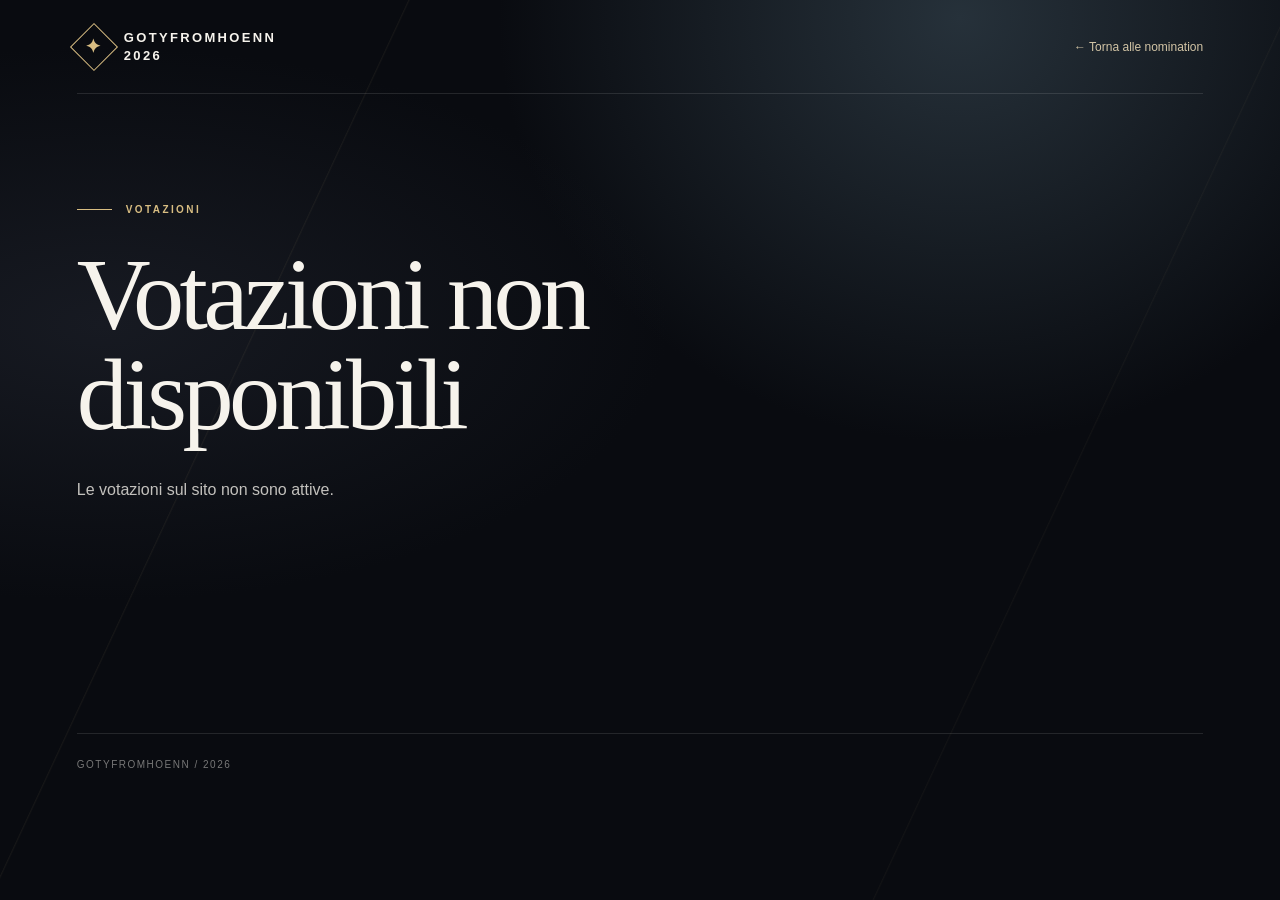
==== vote.html @ ce9210b5 "Prepare Twitch voting with Supabase" ====
﻿<!doctype html>
<html lang="it"><head><meta charset="utf-8"><meta name="viewport" content="width=device-width, initial-scale=1"><meta name="theme-color" content="#090b10"><title>Vota - GOTYFROMHOENN</title><link rel="stylesheet" href="style.css?v=10"></head><body><main id="vote-app"><div class="loading">GOTYFROMHOENN <span>Caricamento in corso</span></div></main><script src="vendor/supabase.min.js"></script><script type="module" src="vote.js?v=1"></script></body></html>
---- style.css ----
:root{color-scheme:dark;--bg:#090b10;--gold:#d8bd82;--pale:#f3e6c9;--muted:#a8a6a4;--line:#554b3a}*{box-sizing:border-box}html{scroll-behavior:smooth}body{margin:0;background:var(--bg);color:#f6f3ec;font-family:Arial,Helvetica,sans-serif}button,a,select{font:inherit}button,a{cursor:pointer}a{color:inherit;text-decoration:none}button:focus-visible,a:focus-visible,select:focus-visible{outline:2px solid #f4d99a;outline-offset:4px}.loading{height:100vh;display:grid;place-content:center;text-align:center;letter-spacing:.3em}.loading span{margin-top:20px;color:var(--muted);font-size:11px;letter-spacing:.1em}.shell{position:relative;overflow:hidden;background:radial-gradient(ellipse at 75% 2%,#26313a 0,transparent 34%),radial-gradient(ellipse at 8% 36%,#171a22 0,transparent 34%),#090b10}.shell:before,.stage:before{content:"";position:absolute;inset:0;pointer-events:none;background:linear-gradient(115deg,transparent 24%,#d6bd8010 24.05%,transparent 24.15%),linear-gradient(115deg,transparent 76%,#d6bd800b 76.05%,transparent 76.15%)}.wrap{width:min(1350px,88%);margin:auto}.topbar{height:94px;display:flex;align-items:center;justify-content:space-between;border-bottom:1px solid #ffffff1c;position:relative;z-index:1}.brand{display:flex;align-items:center;gap:13px;font-weight:800;letter-spacing:.18em;font-size:13px;line-height:1.35}.brand-mark{width:34px;height:34px;border:1px solid var(--gold);transform:rotate(45deg);display:grid;place-items:center;color:var(--gold)}.brand-mark span{transform:rotate(-45deg);font-family:Georgia;font-size:19px}.brand img{max-width:110px;max-height:48px;object-fit:contain}.top-right{display:flex;align-items:center;gap:30px}.top-note,.eyebrow,.section-number,.label{color:var(--gold);font-size:10px;font-weight:700;letter-spacing:.24em;text-transform:uppercase}.button{display:inline-flex;min-height:48px;align-items:center;justify-content:center;gap:20px;padding:0 23px;background:var(--gold);color:#11120f;border:1px solid var(--gold);font-size:11px;letter-spacing:.15em;font-weight:800;text-transform:uppercase;transition:background .2s,color .2s}.button:hover{background:#f3dfae}.button.outline{background:transparent;color:var(--pale)}.button.outline:hover{background:#d8bd821c}.hero{min-height:550px;display:flex;flex-direction:column;justify-content:center;position:relative;padding:100px 0 110px}.hero:after{content:'✦';position:absolute;right:8%;top:16%;font-family:Georgia;font-size:340px;line-height:1;color:#d8bd820b;text-shadow:0 0 90px #d8bd8211}.hero>*{position:relative;z-index:1}.eyebrow{display:flex;align-items:center;gap:14px}.eyebrow:before{content:'';width:35px;height:1px;background:var(--gold)}h1,h2,h3,p{margin:0}.hero h1,.stage-title{font-family:Georgia,'Times New Roman',serif;font-weight:400;letter-spacing:-.045em;line-height:.95}.hero h1{font-size:clamp(68px,10vw,145px);margin:28px 0}.hero h1 em,.stage-title em{color:var(--gold);font-weight:400}.hero p{max-width:520px;color:#c3c1bd;font-size:16px;line-height:1.8}.hero-bottom{display:flex;align-items:center;gap:22px;margin-top:35px}.hero-bottom span{color:#aaa;font-size:11px;letter-spacing:.1em}.section-heading{display:flex;justify-content:space-between;align-items:end;gap:20px;border-bottom:1px solid var(--line);padding-bottom:25px}.section-heading h2{font:400 clamp(38px,5vw,64px) Georgia,serif;letter-spacing:-.04em}.section-heading p{color:#aaa;font-size:13px}.category-nav{display:flex;gap:8px;flex-wrap:wrap;padding:24px 0 55px}.category-nav a{border:1px solid #ffffff22;padding:12px 16px;font-size:11px;letter-spacing:.07em;color:#d4d0c8;transition:border-color .2s,color .2s}.category-nav a:hover{border-color:var(--gold);color:var(--gold)}.category{padding:58px 0 78px;border-top:1px solid #ffffff1a;scroll-margin-top:20px}.category-head{display:flex;align-items:end;justify-content:space-between;gap:20px;margin-bottom:28px}.category-head h2{font:400 clamp(32px,4vw,54px) Georgia,serif;letter-spacing:-.035em;margin-top:12px}.category-head p{color:#aaa;font-size:13px;margin-top:10px}.count{font-size:11px;color:#aaa;letter-spacing:.12em;white-space:nowrap}.public-grid{display:grid;grid-template-columns:repeat(4,minmax(0,1fr));gap:18px}.public-card{min-width:0}.art{position:relative;aspect-ratio:4/5;overflow:hidden;background:linear-gradient(135deg,#26303b,#13121a 70%);border:1px solid #ffffff18}.art:after{content:'';position:absolute;inset:0;background:linear-gradient(transparent 35%,#08090ce6)}.art img{width:100%;height:100%;object-fit:cover;display:block}.public-card .card-info{padding:17px 0}.card-info h3{font-size:17px;line-height:1.2;overflow-wrap:anywhere}.card-info p{font-size:12px;color:#aaa;margin-top:7px;line-height:1.4}.card-index{position:absolute;top:17px;left:17px;z-index:1;color:#e8d4a7;font-size:10px;letter-spacing:.15em}.closing{border-top:1px solid var(--line);padding:110px 0;text-align:center}.closing .eyebrow{justify-content:center}.closing h2{font:400 clamp(42px,6vw,76px) Georgia,serif;letter-spacing:-.04em;margin:25px 0 16px}.closing p{color:#b9b7b2;margin-bottom:30px;line-height:1.7}.footer{border-top:1px solid #ffffff1c;padding:25px 0 35px;display:flex;justify-content:space-between;color:#777;font-size:10px;letter-spacing:.15em;text-transform:uppercase}.floating-vote{display:none}.disabled-message{min-height:75vh;display:grid;place-content:center;text-align:center;padding:30px}.disabled-message h1{font:48px Georgia;margin:20px 0}.disabled-message p{color:#aaa}.stage{height:100vh;height:100dvh;overflow:hidden;position:relative;background:radial-gradient(ellipse at 50% 40%,#202a32 0,#10141d 35%,#080a10 75%);user-select:none}.stage:after{content:'';position:absolute;inset:2.5%;border:1px solid #d8bd8222;pointer-events:none}.stage-inner{position:relative;z-index:1;height:100%;padding:5vh 6vw;display:flex;flex-direction:column}.stage-top{display:flex;align-items:center;justify-content:space-between}.stage-top .brand{font-size:clamp(9px,.8vw,15px)}.stage-meta{color:#c7b78e;font-size:clamp(9px,.65vw,13px);letter-spacing:.22em;text-transform:uppercase}.stage-center{flex:1;display:flex;flex-direction:column;align-items:center;justify-content:center;text-align:center}.stage-center .eyebrow{justify-content:center}.stage-title{font-size:clamp(55px,8vw,155px);max-width:90%;margin:3vh 0}.stage-center .description{color:#c2c1bf;font-size:clamp(14px,1.2vw,23px);line-height:1.5;max-width:700px}.stage-bottom{display:flex;justify-content:space-between;align-items:center;color:#9c927d;font-size:clamp(9px,.65vw,13px);letter-spacing:.2em;text-transform:uppercase}.stage-heading{margin:3vh 0 2vh}.stage-heading .eyebrow{font-size:clamp(9px,.65vw,13px)}.stage-heading h1{font:400 clamp(30px,3.5vw,68px) Georgia,serif;letter-spacing:-.035em;margin-top:1vh}.reveal-grid{flex:1;min-height:0;display:grid;gap:clamp(8px,1vw,20px);grid-template-columns:repeat(var(--cols),minmax(0,1fr));grid-template-rows:repeat(var(--rows),minmax(0,1fr));margin-bottom:3vh}.nominee{position:relative;min-width:0;min-height:0;overflow:hidden;border:1px solid #b9a47835;background:linear-gradient(140deg,#181d28,#0d1017);isolation:isolate}.nominee:before{content:'';position:absolute;inset:12px;border:1px solid #c8ad7030;z-index:2;pointer-events:none}.nominee.hidden:after{content:'✦';position:absolute;inset:0;display:grid;place-items:center;color:#d8bd8250;font:clamp(28px,4vw,76px) Georgia;background:radial-gradient(circle,#8a74451e,transparent 55%)}.nominee img{width:100%;height:100%;object-fit:cover;display:block}.nominee .shade{position:absolute;inset:0;background:linear-gradient(transparent 25%,#08090cf2)}.nominee .card-info{position:absolute;bottom:0;left:0;right:0;padding:clamp(10px,1.4vw,28px);z-index:1}.nominee .card-info h3{font-size:clamp(14px,1.35vw,26px);line-height:1.12}.nominee .card-info p{font-size:clamp(10px,.72vw,14px)}.vote-end{display:flex;gap:35px;align-items:center;margin-top:4vh}.qr{width:clamp(110px,10vw,190px);padding:8px;background:white}.qr img{display:block;width:100%}.vote-copy{text-align:left;color:#ccc;max-width:210px;font-size:13px;line-height:1.5}.vote-copy .button{margin-top:15px}.presenter{position:fixed;z-index:10;right:20px;bottom:20px;width:min(350px,calc(100vw - 40px));padding:20px;background:#10131af2;border:1px solid #bca775;box-shadow:0 10px 50px #000b;font-size:12px;user-select:auto}.presenter[hidden]{display:none}.presenter h2{font-size:12px;letter-spacing:.16em;color:var(--gold);text-transform:uppercase}.presenter p{margin:12px 0;color:#d1cec7;line-height:1.5}.presenter select,.presenter button{width:100%;background:#242832;color:#fff;border:1px solid #ffffff35;padding:10px;margin-top:8px}.presenter .controls-row{display:flex;gap:8px}.presenter small{display:block;color:#a9a7a1;line-height:1.6;margin-top:12px}.error{padding:3rem;line-height:1.6}.error code{color:var(--gold)}@media(max-width:700px){.wrap{width:88%}.topbar{height:75px}.top-note{display:none}.top-right .button{min-height:42px;padding:0 13px}.hero{min-height:480px;padding:80px 0}.hero:after{font-size:200px;right:-5%;top:24%}.hero h1{font-size:clamp(59px,15vw,90px)}.section-heading{align-items:start;flex-direction:column}.public-grid{grid-template-columns:repeat(2,minmax(0,1fr));gap:14px}.category{padding:45px 0}.category-head{align-items:start}.category-head h2{font-size:32px}.count{font-size:9px}.closing{padding:80px 0 100px}.footer{padding-bottom:90px}.floating-vote{display:flex;position:fixed;z-index:5;bottom:max(16px,env(safe-area-inset-bottom));right:16px;box-shadow:0 5px 25px #0009}.stage-inner{padding:5vh 5vw}.stage-top .brand-mark{display:none}.stage-heading{margin:2vh 0}.reveal-grid{gap:5px}.nominee:before{inset:4px}.nominee .card-info{padding:6px}.nominee .card-info h3{font-size:clamp(10px,2vw,15px)}.nominee .card-info p{font-size:9px}.stage-bottom{font-size:8px}.vote-end{gap:15px}.vote-copy{font-size:11px}}@media(prefers-reduced-motion:reduce){*,*:before,*:after{scroll-behavior:auto!important;animation-duration:.01ms!important;animation-delay:0ms!important;transition-duration:.01ms!important}}

.nominee.hidden.ready{cursor:pointer}.nominee.hidden.ready:hover{border-color:#d8bd82;box-shadow:inset 0 0 35px #d8bd8220}.stage-heading h1.long-category{font-size:clamp(22px,2.2vw,43px);line-height:1.1;max-width:95%}.stage-title.event-title{font-size:clamp(45px,7.5vw,140px)}


.stage-title.long-title{font-size:clamp(32px,4.2vw,80px);line-height:1.08;overflow-wrap:anywhere}

.public-names{display:grid;grid-template-columns:repeat(4,minmax(0,1fr));border-top:1px solid #ffffff20}.public-name{display:flex;gap:14px;align-items:center;padding:17px 12px;border-bottom:1px solid #ffffff20;min-width:0}.public-name span{font-size:10px;color:var(--gold);letter-spacing:.12em}.public-name strong{font-size:14px;overflow-wrap:anywhere}.names-grid{gap:7px 20px}.nominee.name-item{background:#151923;border-color:#d8bd822b}.nominee.name-item:before{display:none}.nominee.name-item .card-info{position:static;height:100%;display:flex;align-items:center;padding:4px 18px}.nominee.name-item .card-info h3{font-size:clamp(12px,1.1vw,21px)}.nominee.name-item.hidden:after{font-size:clamp(14px,1.2vw,22px);justify-content:start;padding-left:20px;background:transparent}@media(max-width:700px){.public-names{grid-template-columns:repeat(2,minmax(0,1fr))}.public-name{padding:14px 6px}.nominee.name-item .card-info{padding:3px 8px}.nominee.name-item .card-info h3{font-size:clamp(10px,2vw,14px)}.nominee.name-item.hidden:after{padding-left:8px}}


.art img.image-contain,.nominee img.image-contain{object-fit:contain;padding:8%;background:#090b10}

/* Keep the Deltarune logo inside wide presentation cards. */
.stage .nominee img[src$="/steam-1671210.jpg"]{object-position:center 12%}
.ballot-shell{min-height:100vh}.ballot-back{font-size:12px;color:#d3c5a6}.ballot-back:hover{color:#fff}.ballot-intro{padding:110px 0 130px;max-width:850px}.ballot-intro-small{padding:80px 0 50px}.ballot-intro h1{font:400 clamp(58px,8vw,110px)/.98 Georgia,serif;letter-spacing:-.045em;margin:30px 0}.ballot-intro h1 em{color:var(--gold);font-weight:400}.ballot-intro p{max-width:600px;color:#c3c1bd;line-height:1.7;margin:0 0 30px}.ballot-intro .ballot-note{font-size:12px;color:#aaa;margin-top:22px}.ballot-account{display:flex;align-items:center;gap:18px;flex-wrap:wrap;font-size:12px;color:#c5c1b6}.ballot-account button{border:1px solid #ffffff38;padding:9px 16px;background:transparent;color:#eee}.ballot-account button:hover{border-color:var(--gold)}.ballot-note{color:#bcb8ac;font-size:13px;line-height:1.5}.ballot-category{border:0;border-top:1px solid #ffffff25;margin:40px 0;padding:30px 0 10px;min-width:0}.ballot-category legend{padding:0 25px 0 0;max-width:100%}.ballot-category legend strong{display:block;font:400 clamp(28px,3vw,44px)/1.1 Georgia,serif;letter-spacing:-.03em;margin-top:12px;overflow-wrap:anywhere}.ballot-options{display:grid;grid-template-columns:repeat(2,minmax(0,1fr));gap:9px;margin-top:18px}.ballot-option{display:flex;align-items:center;gap:13px;min-height:52px;padding:12px 15px;border:1px solid #ffffff21;background:#ffffff06;cursor:pointer;line-height:1.35;font-size:14px;overflow-wrap:anywhere}.ballot-option:hover{border-color:#d8bd8280}.ballot-option:has(input:checked){border-color:var(--gold);background:#d8bd821a}.ballot-option input{accent-color:#d8bd82;width:17px;height:17px;flex:none}.ballot-option:has(input:focus-visible){outline:2px solid #f4d99a;outline-offset:3px}.ballot-category:disabled .ballot-option{cursor:default;color:#a5a29c}.ballot-category:disabled .ballot-option:has(input:checked){color:#f6f3ec}.ballot-voted{color:var(--gold);font-size:12px;letter-spacing:.08em;text-transform:uppercase}.ballot-submit{position:sticky;bottom:0;z-index:3;display:flex;align-items:center;gap:20px;flex-wrap:wrap;padding:18px 0 25px;background:linear-gradient(transparent,#090b10 16%)}.ballot-submit button:disabled,.ballot-intro button:disabled{opacity:.55;cursor:wait}.ballot-status{color:#e8d9b9;font-size:13px;line-height:1.5;margin:0}.ballot-shell .footer{margin-top:70px}@media(max-width:700px){.ballot-intro{padding:75px 0 85px}.ballot-intro-small{padding:65px 0 40px}.ballot-intro h1{font-size:clamp(54px,13vw,80px)}.ballot-options{grid-template-columns:1fr}.ballot-category{margin:35px 0}.ballot-submit{padding-bottom:max(18px,env(safe-area-inset-bottom))}.ballot-back{font-size:10px}}
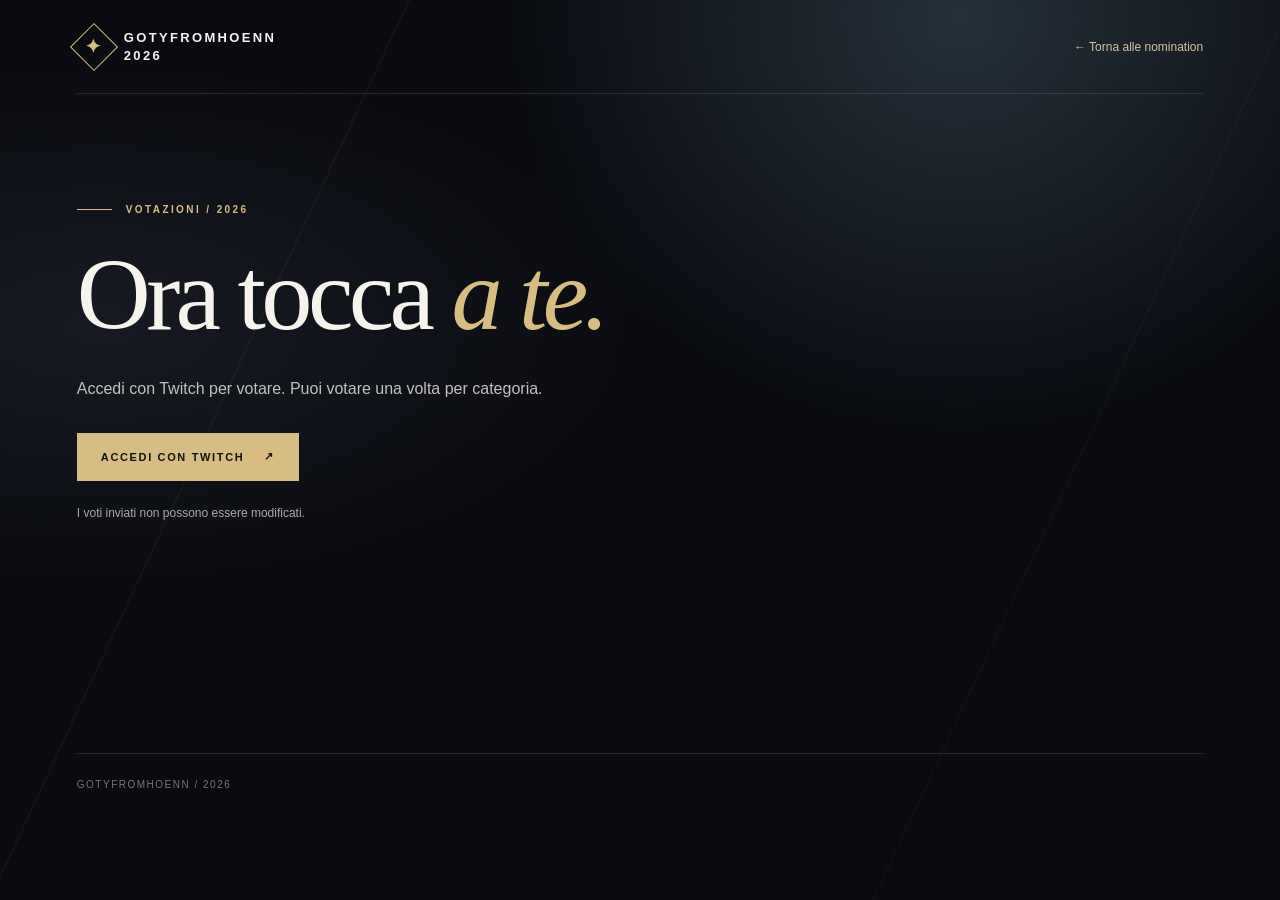
==== commit 026c98bc: "Enable Twitch voting with nominee cards" ====
--- a/vote.html
+++ b/vote.html
@@ -1,2 +1,2 @@
-﻿<!doctype html>
-<html lang="it"><head><meta charset="utf-8"><meta name="viewport" content="width=device-width, initial-scale=1"><meta name="theme-color" content="#090b10"><title>Vota - GOTYFROMHOENN</title><link rel="stylesheet" href="style.css?v=10"></head><body><main id="vote-app"><div class="loading">GOTYFROMHOENN <span>Caricamento in corso</span></div></main><script src="vendor/supabase.min.js"></script><script type="module" src="vote.js?v=1"></script></body></html>
+<!doctype html>
+<html lang="it"><head><meta charset="utf-8"><meta name="viewport" content="width=device-width, initial-scale=1"><meta name="theme-color" content="#090b10"><title>Vota - GOTYFROMHOENN</title><link rel="stylesheet" href="style.css?v=11"></head><body><main id="vote-app"><div class="loading">GOTYFROMHOENN <span>Caricamento in corso</span></div></main><script src="vendor/supabase.min.js"></script><script type="module" src="vote.js?v=2"></script></body></html>
--- a/style.css
+++ b/style.css
@@ -13,3 +13,6 @@
 /* Keep the Deltarune logo inside wide presentation cards. */
 .stage .nominee img[src$="/steam-1671210.jpg"]{object-position:center 12%}
 .ballot-shell{min-height:100vh}.ballot-back{font-size:12px;color:#d3c5a6}.ballot-back:hover{color:#fff}.ballot-intro{padding:110px 0 130px;max-width:850px}.ballot-intro-small{padding:80px 0 50px}.ballot-intro h1{font:400 clamp(58px,8vw,110px)/.98 Georgia,serif;letter-spacing:-.045em;margin:30px 0}.ballot-intro h1 em{color:var(--gold);font-weight:400}.ballot-intro p{max-width:600px;color:#c3c1bd;line-height:1.7;margin:0 0 30px}.ballot-intro .ballot-note{font-size:12px;color:#aaa;margin-top:22px}.ballot-account{display:flex;align-items:center;gap:18px;flex-wrap:wrap;font-size:12px;color:#c5c1b6}.ballot-account button{border:1px solid #ffffff38;padding:9px 16px;background:transparent;color:#eee}.ballot-account button:hover{border-color:var(--gold)}.ballot-note{color:#bcb8ac;font-size:13px;line-height:1.5}.ballot-category{border:0;border-top:1px solid #ffffff25;margin:40px 0;padding:30px 0 10px;min-width:0}.ballot-category legend{padding:0 25px 0 0;max-width:100%}.ballot-category legend strong{display:block;font:400 clamp(28px,3vw,44px)/1.1 Georgia,serif;letter-spacing:-.03em;margin-top:12px;overflow-wrap:anywhere}.ballot-options{display:grid;grid-template-columns:repeat(2,minmax(0,1fr));gap:9px;margin-top:18px}.ballot-option{display:flex;align-items:center;gap:13px;min-height:52px;padding:12px 15px;border:1px solid #ffffff21;background:#ffffff06;cursor:pointer;line-height:1.35;font-size:14px;overflow-wrap:anywhere}.ballot-option:hover{border-color:#d8bd8280}.ballot-option:has(input:checked){border-color:var(--gold);background:#d8bd821a}.ballot-option input{accent-color:#d8bd82;width:17px;height:17px;flex:none}.ballot-option:has(input:focus-visible){outline:2px solid #f4d99a;outline-offset:3px}.ballot-category:disabled .ballot-option{cursor:default;color:#a5a29c}.ballot-category:disabled .ballot-option:has(input:checked){color:#f6f3ec}.ballot-voted{color:var(--gold);font-size:12px;letter-spacing:.08em;text-transform:uppercase}.ballot-submit{position:sticky;bottom:0;z-index:3;display:flex;align-items:center;gap:20px;flex-wrap:wrap;padding:18px 0 25px;background:linear-gradient(transparent,#090b10 16%)}.ballot-submit button:disabled,.ballot-intro button:disabled{opacity:.55;cursor:wait}.ballot-status{color:#e8d9b9;font-size:13px;line-height:1.5;margin:0}.ballot-shell .footer{margin-top:70px}@media(max-width:700px){.ballot-intro{padding:75px 0 85px}.ballot-intro-small{padding:65px 0 40px}.ballot-intro h1{font-size:clamp(54px,13vw,80px)}.ballot-options{grid-template-columns:1fr}.ballot-category{margin:35px 0}.ballot-submit{padding-bottom:max(18px,env(safe-area-inset-bottom))}.ballot-back{font-size:10px}}
+
+/* Schede di voto: la lista rimane riservata alle categorie configurate come tali. */
+.ballot-cards{display:grid;grid-template-columns:repeat(4,minmax(0,1fr));gap:16px;margin-top:18px}.ballot-card{position:relative;display:block;aspect-ratio:4/5;min-width:0;overflow:hidden;background:linear-gradient(135deg,#26303b,#13121a 70%);border:1px solid #ffffff24;cursor:pointer}.ballot-card-art{position:absolute;inset:0}.ballot-card-art:after{content:'';position:absolute;inset:0;background:linear-gradient(transparent 25%,#08090ce6 100%)}.ballot-card img{display:block;width:100%;height:100%;object-fit:cover}.ballot-card img.image-contain{object-fit:contain;padding:8%;background:#090b10}.ballot-card-choice{position:absolute;z-index:1;bottom:0;left:0;right:0;display:flex;align-items:flex-start;gap:10px;padding:18px;font-size:16px;line-height:1.25;font-weight:700;overflow-wrap:anywhere}.ballot-card-choice input{accent-color:#d8bd82;width:18px;height:18px;flex:none;margin:1px 0 0}.ballot-card:hover{border-color:#d8bd8299}.ballot-card:has(input:checked){border:3px solid var(--gold);box-shadow:inset 0 0 0 1px #111}.ballot-card:has(input:focus-visible){outline:2px solid #f4d99a;outline-offset:3px}.ballot-category:disabled .ballot-card{cursor:default}.ballot-category:disabled .ballot-card:not(:has(input:checked)){opacity:.55}@media(max-width:700px){.ballot-cards{grid-template-columns:repeat(2,minmax(0,1fr));gap:10px}.ballot-card-choice{padding:10px;font-size:13px}}
